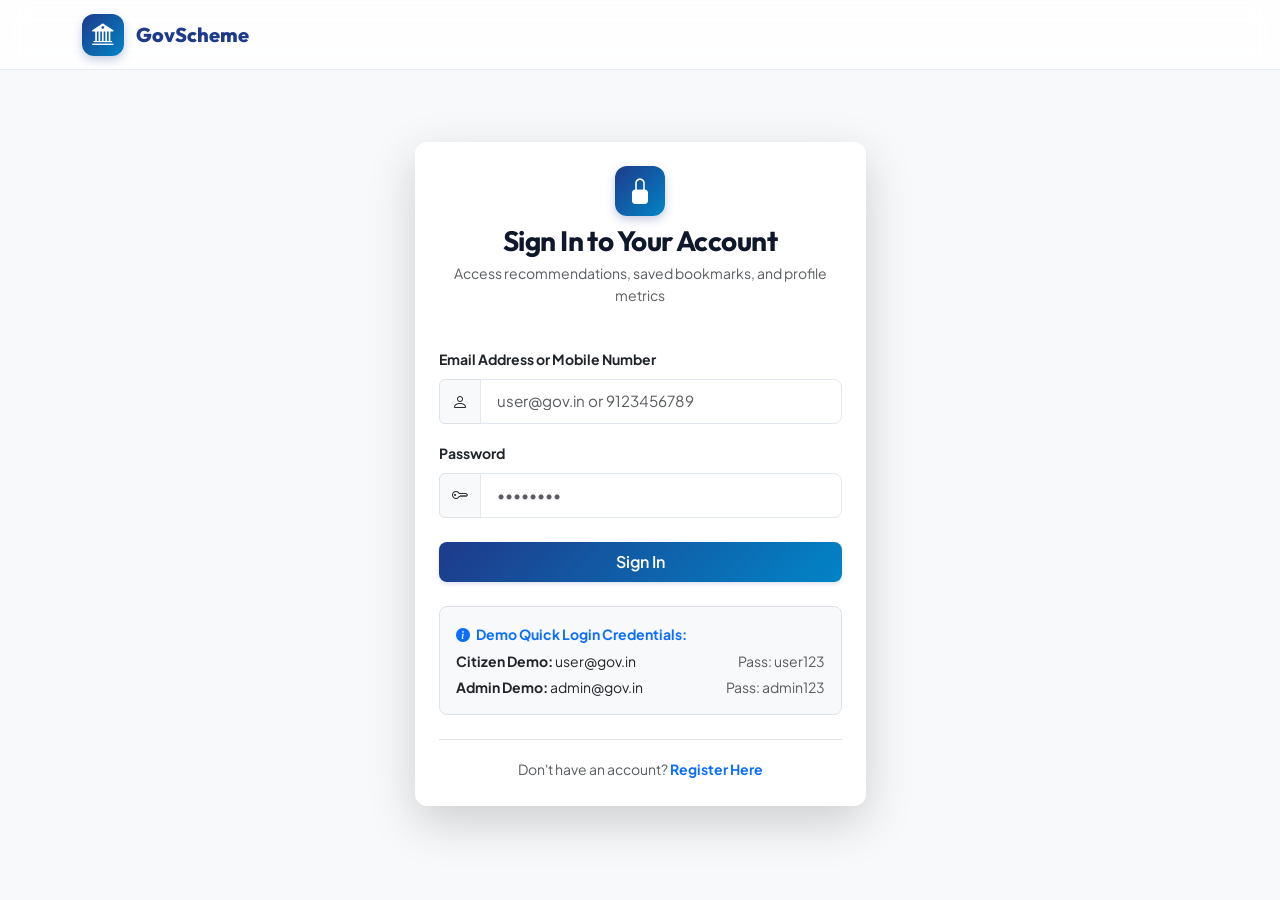
==== frontend/admin-dashboard.html @ 10f5c9e2 "Initial commit: Government Scheme portal - Spring Boot backend + HTML frontend" ====
<!DOCTYPE html>
<html lang="en">
<head>
    <meta charset="UTF-8">
    <meta name="viewport" content="width=device-width, initial-scale=1.0">
    <title>Admin Command Center - Government Scheme Recommendation System</title>
    <!-- Bootstrap 5 CSS & Icons -->
    <link href="https://cdn.jsdelivr.net/npm/bootstrap@5.3.2/dist/css/bootstrap.min.css" rel="stylesheet">
    <link href="https://cdn.jsdelivr.net/npm/bootstrap-icons@1.11.3/font/bootstrap-icons.min.css" rel="stylesheet">
    <!-- Custom Design Styles -->
    <link rel="stylesheet" href="css/style.css">
</head>
<body class="bg-light">

    <!-- NAVBAR -->
    <nav class="navbar navbar-expand-lg navbar-gov bg-dark navbar-dark">
        <div class="container">
            <a class="brand-logo text-white" href="admin-dashboard.html">
                <div class="brand-icon bg-danger"><i class="bi bi-shield-lock-fill"></i></div>
                <div>Admin Command Center</div>
            </a>
            <div id="nav-auth-section" class="d-flex align-items-center gap-2"></div>
        </div>
    </nav>

    <!-- CONTENT -->
    <section class="py-4">
        <div class="container">
            <!-- Stats Row -->
            <div class="row g-4 mb-4">
                <div class="col-md-3">
                    <div class="stat-box">
                        <div class="stat-icon bg-primary-subtle text-primary"><i class="bi bi-people-fill"></i></div>
                        <div>
                            <div class="stat-number" id="stat-total-users">0</div>
                            <div class="stat-label">Total Registered Users</div>
                        </div>
                    </div>
                </div>
                <div class="col-md-3">
                    <div class="stat-box">
                        <div class="stat-icon bg-success-subtle text-success"><i class="bi bi-bank2"></i></div>
                        <div>
                            <div class="stat-number text-success" id="stat-active-schemes">0</div>
                            <div class="stat-label">Active Schemes</div>
                        </div>
                    </div>
                </div>
                <div class="col-md-3">
                    <div class="stat-box">
                        <div class="stat-icon bg-warning-subtle text-warning"><i class="bi bi-folder-fill"></i></div>
                        <div>
                            <div class="stat-number text-warning" id="stat-total-categories">0</div>
                            <div class="stat-label">Scheme Categories</div>
                        </div>
                    </div>
                </div>
                <div class="col-md-3">
                    <div class="stat-box">
                        <div class="stat-icon bg-info-subtle text-info"><i class="bi bi-sliders"></i></div>
                        <div>
                            <div class="stat-number text-info" id="stat-total-rules">0</div>
                            <div class="stat-label">Configured Rules</div>
                        </div>
                    </div>
                </div>
            </div>

            <!-- Tabs Navigation -->
            <ul class="nav nav-pills mb-4 bg-white p-2 rounded shadow-sm" id="adminTabs" role="tablist">
                <li class="nav-item" role="presentation">
                    <button class="nav-link active fw-bold" id="schemes-tab" data-bs-toggle="tab" data-bs-target="#schemes-pane" type="button">
                        <i class="bi bi-card-heading me-1"></i> Manage Government Schemes
                    </button>
                </li>
                <li class="nav-item" role="presentation">
                    <button class="nav-link fw-bold" id="users-tab" data-bs-toggle="tab" data-bs-target="#users-pane" type="button">
                        <i class="bi bi-people me-1"></i> Manage Registered Users
                    </button>
                </li>
            </ul>

            <!-- Tab Contents -->
            <div class="tab-content" id="adminTabsContent">
                <!-- SCHEMES TAB -->
                <div class="tab-pane fade show active" id="schemes-pane">
                    <div class="card gov-card p-4">
                        <div class="d-flex justify-content-between align-items-center mb-3">
                            <h4 class="fw-bold m-0">Government Schemes Registry</h4>
                            <button class="btn btn-gov-primary" data-bs-toggle="modal" data-bs-target="#addSchemeModal">
                                <i class="bi bi-plus-circle me-1"></i> Add New Scheme
                            </button>
                        </div>
                        <div class="table-responsive">
                            <table class="table table-hover align-middle">
                                <thead class="table-light">
                                    <tr>
                                        <th>ID</th>
                                        <th>Scheme Name & Department</th>
                                        <th>Category</th>
                                        <th>Type</th>
                                        <th>Eligibility Rule Status</th>
                                        <th>Actions</th>
                                    </tr>
                                </thead>
                                <tbody id="admin-schemes-table-body">
                                    <tr><td colspan="6" class="text-center py-4">Loading schemes...</td></tr>
                                </tbody>
                            </table>
                        </div>
                    </div>
                </div>

                <!-- USERS TAB -->
                <div class="tab-pane fade" id="users-pane">
                    <div class="card gov-card p-4">
                        <h4 class="fw-bold mb-3">Registered Citizens & System Accounts</h4>
                        <div class="table-responsive">
                            <table class="table table-hover align-middle">
                                <thead class="table-light">
                                    <tr>
                                        <th>ID</th>
                                        <th>Name & Email</th>
                                        <th>Mobile</th>
                                        <th>Role</th>
                                        <th>Status</th>
                                        <th>Actions</th>
                                    </tr>
                                </thead>
                                <tbody id="admin-users-table-body">
                                    <tr><td colspan="6" class="text-center py-4">Loading users...</td></tr>
                                </tbody>
                            </table>
                        </div>
                    </div>
                </div>
            </div>
        </div>
    </section>

    <!-- MODAL 1: ADD NEW SCHEME -->
    <div class="modal fade" id="addSchemeModal" tabindex="-1">
        <div class="modal-dialog modal-lg">
            <div class="modal-content">
                <div class="modal-header bg-primary text-white">
                    <h5 class="modal-title fw-bold"><i class="bi bi-plus-circle me-2"></i>Add New Government Scheme</h5>
                    <button type="button" class="btn-close btn-close-white" data-bs-dismiss="modal"></button>
                </div>
                <form id="createSchemeForm">
                    <div class="modal-body">
                        <div class="row g-3">
                            <div class="col-md-8">
                                <label class="form-label fw-bold">Scheme Name</label>
                                <input type="text" id="schemeName" class="form-control" required placeholder="e.g. National Merit Scholarship">
                            </div>
                            <div class="col-md-4">
                                <label class="form-label fw-bold">Category</label>
                                <select id="schemeCategoryId" class="form-select" required></select>
                            </div>
                            <div class="col-md-6">
                                <label class="form-label fw-bold">Department</label>
                                <input type="text" id="schemeDepartment" class="form-control" required placeholder="Department of Education">
                            </div>
                            <div class="col-md-6">
                                <label class="form-label fw-bold">Scheme Type</label>
                                <select id="schemeType" class="form-select">
                                    <option value="CENTRAL">CENTRAL SCHEME</option>
                                    <option value="STATE">STATE SCHEME</option>
                                </select>
                            </div>
                            <div class="col-12">
                                <label class="form-label fw-bold">Short Summary</label>
                                <input type="text" id="schemeShortDesc" class="form-control" required placeholder="Brief 1-line summary">
                            </div>
                            <div class="col-12">
                                <label class="form-label fw-bold">Key Benefits</label>
                                <textarea id="schemeBenefits" class="form-control" rows="2" required placeholder="Financial stipend, tax waiver, etc."></textarea>
                            </div>
                            <div class="col-12">
                                <label class="form-label fw-bold">Official Application Portal URL</label>
                                <input type="url" id="schemeAppUrl" class="form-control" placeholder="https://scholarships.gov.in">
                            </div>
                        </div>
                    </div>
                    <div class="modal-footer">
                        <button type="button" class="btn btn-secondary" data-bs-dismiss="modal">Cancel</button>
                        <button type="submit" class="btn btn-gov-primary"><i class="bi bi-check-circle me-1"></i> Create Scheme</button>
                    </div>
                </form>
            </div>
        </div>
    </div>

    <!-- MODAL 2: ELIGIBILITY RULE BUILDER -->
    <div class="modal fade" id="ruleBuilderModal" tabindex="-1">
        <div class="modal-dialog modal-lg">
            <div class="modal-content">
                <div class="modal-header bg-dark text-white">
                    <h5 class="modal-title fw-bold"><i class="bi bi-sliders me-2 text-warning"></i>Configure Rule: <span id="ruleSchemeTitle">Scheme</span></h5>
                    <button type="button" class="btn-close btn-close-white" data-bs-dismiss="modal"></button>
                </div>
                <form id="ruleBuilderForm">
                    <input type="hidden" id="ruleSchemeId">
                    <div class="modal-body">
                        <div class="alert alert-info py-2 small">
                            <i class="bi bi-info-circle me-1"></i> Predefined rules are evaluated deterministically by the engine against citizen profiles. Leave fields blank/ALL if unconstrained.
                        </div>
                        <div class="row g-3">
                            <div class="col-md-6">
                                <label class="form-label fw-bold small">Minimum Age</label>
                                <input type="number" id="ruleMinAge" class="form-control" placeholder="e.g. 18">
                            </div>
                            <div class="col-md-6">
                                <label class="form-label fw-bold small">Maximum Age</label>
                                <input type="number" id="ruleMaxAge" class="form-control" placeholder="e.g. 25">
                            </div>
                            <div class="col-md-6">
                                <label class="form-label fw-bold small">Maximum Annual Income (₹)</label>
                                <input type="number" id="ruleMaxIncome" class="form-control" placeholder="e.g. 250000">
                            </div>
                            <div class="col-md-6">
                                <label class="form-label fw-bold small">Gender Constraint</label>
                                <select id="ruleGender" class="form-select">
                                    <option value="ALL">ALL (No restriction)</option>
                                    <option value="Female">Female Only</option>
                                    <option value="Male">Male Only</option>
                                </select>
                            </div>
                            <div class="col-md-6">
                                <label class="form-label fw-bold small">State Requirement</label>
                                <select id="ruleState" class="form-select">
                                    <option value="ALL">ALL (All India)</option>
                                    <option value="Tamil Nadu">Tamil Nadu</option>
                                    <option value="Maharashtra">Maharashtra</option>
                                    <option value="Karnataka">Karnataka</option>
                                    <option value="Delhi">Delhi</option>
                                </select>
                            </div>
                            <div class="col-md-6">
                                <label class="form-label fw-bold small">Required Occupation</label>
                                <select id="ruleOccupation" class="form-select">
                                    <option value="ALL">ALL (Any occupation)</option>
                                    <option value="Student">Student</option>
                                    <option value="Farmer">Farmer</option>
                                    <option value="Unemployed">Unemployed</option>
                                    <option value="Self-Employed">Self-Employed</option>
                                </select>
                            </div>
                            <div class="col-md-6">
                                <label class="form-label fw-bold small">Target Social Category</label>
                                <select id="ruleCategory" class="form-select">
                                    <option value="ALL">ALL (All Categories)</option>
                                    <option value="General">General</option>
                                    <option value="BC">BC</option>
                                    <option value="OBC">OBC</option>
                                    <option value="SC">SC</option>
                                    <option value="ST">ST</option>
                                </select>
                            </div>
                        </div>

                        <h6 class="fw-bold mt-4 mb-2 small text-muted text-uppercase">Mandatory Status Checkboxes</h6>
                        <div class="row g-2">
                            <div class="col-md-6">
                                <div class="form-check">
                                    <input class="form-check-input" type="checkbox" id="ruleStudentStatus">
                                    <label class="form-check-label small fw-semibold" for="ruleStudentStatus">Must be Active Student</label>
                                </div>
                            </div>
                            <div class="col-md-6">
                                <div class="form-check">
                                    <input class="form-check-input" type="checkbox" id="ruleDisabilityStatus">
                                    <label class="form-check-label small fw-semibold" for="ruleDisabilityStatus">Must be Person with Disability (PwD)</label>
                                </div>
                            </div>
                            <div class="col-md-6">
                                <div class="form-check">
                                    <input class="form-check-input" type="checkbox" id="ruleFarmerStatus">
                                    <label class="form-check-label small fw-semibold" for="ruleFarmerStatus">Must be Landholding Farmer</label>
                                </div>
                            </div>
                            <div class="col-md-6">
                                <div class="form-check">
                                    <input class="form-check-input" type="checkbox" id="ruleEntrepreneurStatus">
                                    <label class="form-check-label small fw-semibold" for="ruleEntrepreneurStatus">Must be Entrepreneur / Startup</label>
                                </div>
                            </div>
                        </div>
                    </div>
                    <div class="modal-footer">
                        <button type="button" class="btn btn-secondary" data-bs-dismiss="modal">Cancel</button>
                        <button type="submit" class="btn btn-warning fw-bold"><i class="bi bi-save me-1"></i> Save Predefined Rule</button>
                    </div>
                </form>
            </div>
        </div>
    </div>

    <!-- Scripts -->
    <script src="https://cdn.jsdelivr.net/npm/bootstrap@5.3.2/dist/js/bootstrap.bundle.min.js"></script>
    <script src="js/app.js"></script>
    <script src="js/admin.js"></script>
</body>
</html>
---- frontend/css/style.css ----
/* ==========================================================================
   GOVERNMENT SCHEME RECOMMENDATION SYSTEM - MAIN STYLESHEET
   Aesthetics: Modern Slate, Emerald Accent, Soft Glassmorphism, Micro-Interactions
   ========================================================================== */

@import url('https://fonts.googleapis.com/css2?family=Plus+Jakarta+Sans:wght@300;400;500;600;700;800&family=Outfit:wght@400;500;600;700&display=swap');

:root {
  --font-primary: 'Plus Jakarta Sans', -apple-system, BlinkMacSystemFont, sans-serif;
  --font-heading: 'Outfit', sans-serif;

  /* Primary Color Palette */
  --primary: #1e3a8a;          /* Deep Gov Blue */
  --primary-hover: #1e40af;
  --primary-light: #eff6ff;
  --accent: #0284c7;           /* Sky Vibrant Accent */
  --accent-light: #e0f2fe;

  /* State Colors */
  --success: #16a34a;          /* Match / Eligible Green */
  --success-bg: #f0fdf4;
  --success-border: #bbf7d0;
  --warning: #d97706;          /* Partial / Alert */
  --warning-bg: #fffbeb;
  --danger: #dc2626;           /* Ineligible / Failed */
  --danger-bg: #fef2f2;
  --danger-border: #fecaca;

  /* Neutral Dark/Light */
  --bg-main: #f8fafc;
  --bg-card: #ffffff;
  --border-color: #e2e8f0;
  --text-main: #0f172a;
  --text-muted: #64748b;
  --text-light: #94a3b8;

  /* Glassmorphism & Shadow */
  --shadow-sm: 0 1px 2px 0 rgba(0, 0, 0, 0.05);
  --shadow-md: 0 4px 6px -1px rgba(0, 0, 0, 0.07), 0 2px 4px -1px rgba(0, 0, 0, 0.04);
  --shadow-lg: 0 10px 15px -3px rgba(0, 0, 0, 0.08), 0 4px 6px -2px rgba(0, 0, 0, 0.04);
  --shadow-xl: 0 20px 25px -5px rgba(0, 0, 0, 0.1), 0 10px 10px -5px rgba(0, 0, 0, 0.04);
  --radius-sm: 8px;
  --radius-md: 12px;
  --radius-lg: 18px;
  --radius-full: 9999px;
  --glass-bg: rgba(255, 255, 255, 0.85);
  --glass-border: rgba(226, 232, 240, 0.8);
}

* {
  margin: 0;
  padding: 0;
  box-sizing: border-box;
}

body {
  font-family: var(--font-primary);
  background-color: var(--bg-main);
  color: var(--text-main);
  line-height: 1.6;
  min-height: 100vh;
  display: flex;
  flex-direction: column;
}

h1, h2, h3, h4, h5, h6 {
  font-family: var(--font-heading);
  color: var(--text-main);
  font-weight: 700;
  letter-spacing: -0.02em;
}

a {
  text-decoration: none;
  color: var(--primary);
  transition: all 0.2s ease;
}

a:hover {
  color: var(--primary-hover);
}

/* ==========================================================================
   NAVBAR STYLES
   ========================================================================== */
.navbar-gov {
  background: var(--glass-bg);
  backdrop-filter: blur(12px);
  -webkit-backdrop-filter: blur(12px);
  border-bottom: 1px solid var(--glass-border);
  position: sticky;
  top: 0;
  z-index: 1040;
  padding: 0.85rem 0;
  transition: all 0.3s ease;
}

.brand-logo {
  display: flex;
  align-items: center;
  gap: 12px;
  font-weight: 800;
  font-size: 1.25rem;
  color: var(--primary);
  font-family: var(--font-heading);
}

.brand-icon {
  width: 42px;
  height: 42px;
  background: linear-gradient(135deg, var(--primary), var(--accent));
  color: #fff;
  border-radius: var(--radius-md);
  display: flex;
  align-items: center;
  justify-content: center;
  font-size: 1.35rem;
  box-shadow: 0 4px 10px rgba(30, 58, 138, 0.25);
}

.nav-link {
  font-weight: 600;
  color: var(--text-muted);
  padding: 0.5rem 1rem !important;
  border-radius: var(--radius-sm);
  transition: all 0.2s ease;
}

.nav-link:hover, .nav-link.active {
  color: var(--primary);
  background-color: var(--primary-light);
}

/* ==========================================================================
   HERO SECTION
   ========================================================================== */
.hero-section {
  background: linear-gradient(135deg, #0f172a 0%, #1e3a8a 50%, #0284c7 100%);
  color: #ffffff;
  padding: 5rem 0 6rem 0;
  position: relative;
  overflow: hidden;
}

.hero-section::before {
  content: '';
  position: absolute;
  top: -50%;
  right: -20%;
  width: 600px;
  height: 600px;
  background: radial-gradient(circle, rgba(255, 255, 255, 0.08) 0%, transparent 70%);
  border-radius: 50%;
  pointer-events: none;
}

.hero-badge {
  display: inline-flex;
  align-items: center;
  gap: 8px;
  background: rgba(255, 255, 255, 0.15);
  backdrop-filter: blur(8px);
  border: 1px solid rgba(255, 255, 255, 0.25);
  color: #ffffff;
  padding: 6px 16px;
  border-radius: var(--radius-full);
  font-size: 0.875rem;
  font-weight: 600;
  margin-bottom: 1.5rem;
}

.hero-title {
  font-size: 3rem;
  line-height: 1.15;
  font-weight: 800;
  color: #ffffff;
  margin-bottom: 1.25rem;
}

.hero-subtitle {
  font-size: 1.15rem;
  color: rgba(255, 255, 255, 0.85);
  font-weight: 400;
  max-width: 650px;
  margin-bottom: 2rem;
}

/* ==========================================================================
   CARDS & CONTAINERS
   ========================================================================== */
.gov-card {
  background: var(--bg-card);
  border: 1px solid var(--border-color);
  border-radius: var(--radius-md);
  box-shadow: var(--shadow-sm);
  transition: all 0.3s cubic-bezier(0.4, 0, 0.2, 1);
  overflow: hidden;
  height: 100%;
  display: flex;
  flex-direction: column;
}

.gov-card:hover {
  transform: translateY(-4px);
  box-shadow: var(--shadow-lg);
  border-color: rgba(2, 132, 199, 0.3);
}

.gov-card-header {
  padding: 1.25rem 1.5rem;
  border-bottom: 1px solid var(--border-color);
  background: #fafafa;
}

.gov-card-body {
  padding: 1.5rem;
  flex: 1;
}

.gov-card-footer {
  padding: 1rem 1.5rem;
  background: var(--bg-main);
  border-top: 1px solid var(--border-color);
}

/* Category Pill Badges */
.badge-category {
  background: var(--primary-light);
  color: var(--primary);
  font-weight: 600;
  font-size: 0.75rem;
  padding: 4px 12px;
  border-radius: var(--radius-full);
  display: inline-block;
  text-transform: uppercase;
  letter-spacing: 0.03em;
}

.badge-central {
  background: #e0f2fe;
  color: #0369a1;
  font-weight: 600;
  padding: 4px 10px;
  border-radius: var(--radius-sm);
  font-size: 0.75rem;
}

.badge-state {
  background: #fef3c7;
  color: #b45309;
  font-weight: 600;
  padding: 4px 10px;
  border-radius: var(--radius-sm);
  font-size: 0.75rem;
}

/* ==========================================================================
   RECOMMENDATION ENGINE & BREAKDOWN DISPLAY
   ========================================================================== */
.result-card-eligible {
  border-left: 6px solid var(--success) !important;
  background: linear-gradient(180deg, #ffffff 0%, var(--success-bg) 100%);
}

.result-card-ineligible {
  border-left: 6px solid var(--danger) !important;
  background: linear-gradient(180deg, #ffffff 0%, var(--danger-bg) 100%);
}

.match-score-badge {
  font-size: 0.9rem;
  font-weight: 700;
  padding: 6px 14px;
  border-radius: var(--radius-full);
}

.match-score-eligible {
  background: var(--success);
  color: #ffffff;
}

.match-score-ineligible {
  background: var(--danger);
  color: #ffffff;
}

.criterion-item {
  padding: 0.85rem 1rem;
  border-radius: var(--radius-sm);
  margin-bottom: 0.65rem;
  display: flex;
  align-items: flex-start;
  gap: 12px;
  font-size: 0.9rem;
}

.criterion-pass {
  background: var(--success-bg);
  border: 1px solid var(--success-border);
  color: #14532d;
}

.criterion-fail {
  background: var(--danger-bg);
  border: 1px solid var(--danger-border);
  color: #7f1d1d;
}

.criterion-icon {
  font-size: 1.25rem;
  line-height: 1;
  margin-top: 2px;
}

.criterion-pass .criterion-icon {
  color: var(--success);
}

.criterion-fail .criterion-icon {
  color: var(--danger);
}

/* ==========================================================================
   BUTTONS & FORMS
   ========================================================================== */
.btn-gov-primary {
  background: linear-gradient(135deg, var(--primary), var(--accent));
  color: #ffffff;
  font-weight: 600;
  border: none;
  padding: 0.65rem 1.4rem;
  border-radius: var(--radius-sm);
  box-shadow: 0 2px 4px rgba(30, 58, 138, 0.15);
  transition: all 0.2s ease;
}

.btn-gov-primary:hover {
  background: linear-gradient(135deg, var(--primary-hover), var(--primary));
  color: #ffffff;
  transform: translateY(-1px);
  box-shadow: 0 4px 10px rgba(30, 58, 138, 0.25);
}

.btn-gov-outline {
  border: 1.5px solid var(--primary);
  color: var(--primary);
  font-weight: 600;
  background: transparent;
  padding: 0.6rem 1.2rem;
  border-radius: var(--radius-sm);
  transition: all 0.2s ease;
}

.btn-gov-outline:hover {
  background: var(--primary-light);
  color: var(--primary-hover);
}

.form-control-gov {
  border: 1px solid var(--border-color);
  border-radius: var(--radius-sm);
  padding: 0.65rem 1rem;
  font-family: var(--font-primary);
  font-size: 0.95rem;
  transition: all 0.2s ease;
}

.form-control-gov:focus {
  border-color: var(--accent);
  box-shadow: 0 0 0 3px rgba(2, 132, 199, 0.15);
  outline: none;
}

/* ==========================================================================
   STATS COUNTERS & DASHBOARDS
   ========================================================================== */
.stat-box {
  background: #ffffff;
  border: 1px solid var(--border-color);
  border-radius: var(--radius-md);
  padding: 1.5rem;
  display: flex;
  align-items: center;
  gap: 1.25rem;
  box-shadow: var(--shadow-sm);
}

.stat-icon {
  width: 56px;
  height: 56px;
  border-radius: var(--radius-md);
  display: flex;
  align-items: center;
  justify-content: center;
  font-size: 1.6rem;
}

.stat-number {
  font-size: 2rem;
  font-weight: 800;
  line-height: 1;
  color: var(--text-main);
  font-family: var(--font-heading);
}

.stat-label {
  font-size: 0.875rem;
  color: var(--text-muted);
  font-weight: 500;
}

/* ==========================================================================
   FOOTER
   ========================================================================== */
.footer-gov {
  background: #0f172a;
  color: #94a3b8;
  margin-top: auto;
  padding: 3rem 0 1.5rem 0;
  border-top: 1px solid #1e293b;
}

.footer-gov a {
  color: #cbd5e1;
}

.footer-gov a:hover {
  color: #ffffff;
}

/* Responsive adjustments */
@media (max-width: 768px) {
  .hero-title {
    font-size: 2.1rem;
  }
  .hero-section {
    padding: 3rem 0 4rem 0;
  }
}
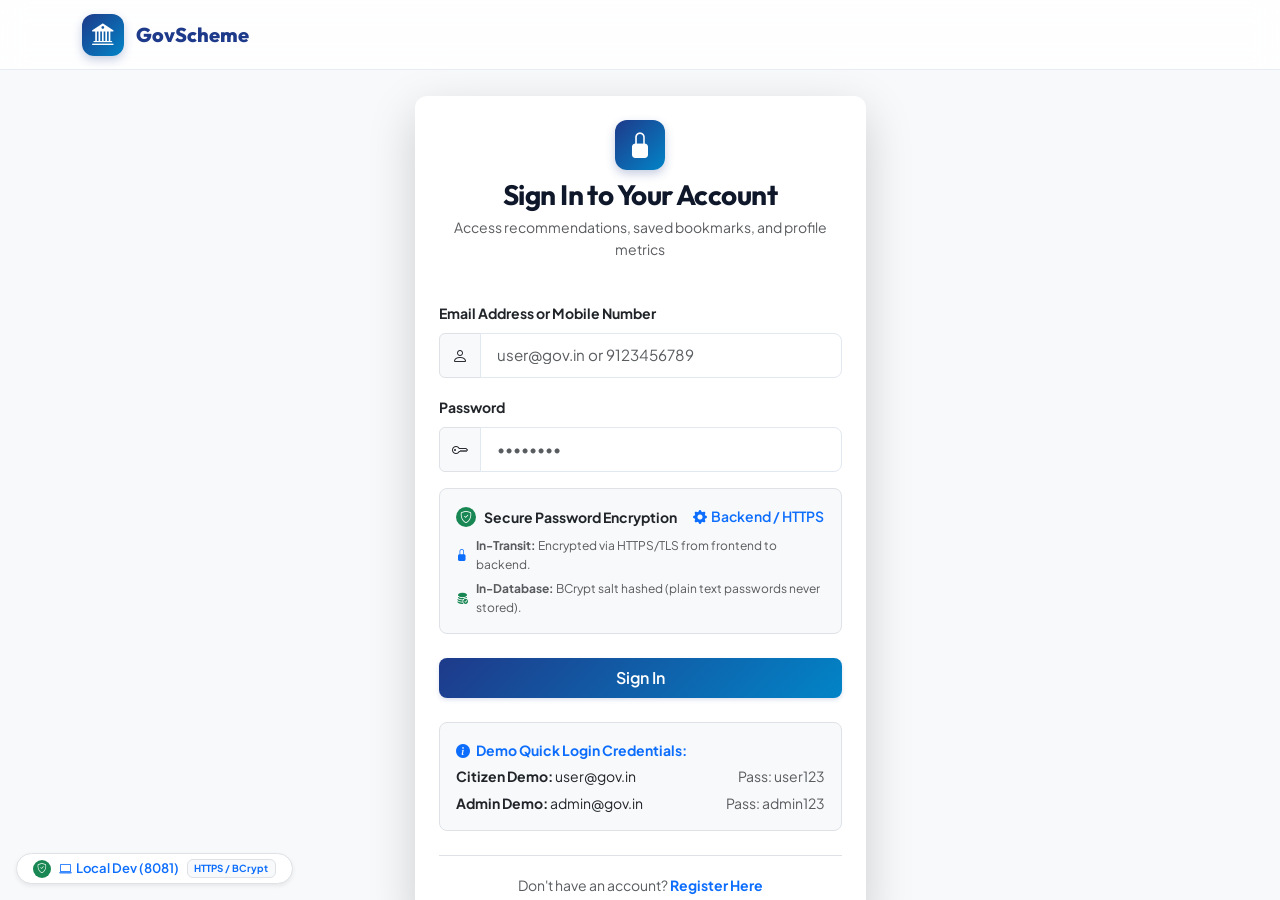
==== commit d22ba04e: "Add state-specific schemes, Central scheme visibility for all states, Admin state selector, and OTP " ====
--- a/frontend/admin-dashboard.html
+++ b/frontend/admin-dashboard.html
@@ -164,9 +164,39 @@
                             <div class="col-md-6">
                                 <label class="form-label fw-bold">Scheme Type</label>
                                 <select id="schemeType" class="form-select">
-                                    <option value="CENTRAL">CENTRAL SCHEME</option>
-                                    <option value="STATE">STATE SCHEME</option>
-                                </select>
+                                    <option value="CENTRAL">CENTRAL SCHEME (All India)</option>
+                                    <option value="STATE">STATE SCHEME (Specific State)</option>
+                                </select>
+                            </div>
+                            <div class="col-12" id="schemeStateContainer">
+                                <label class="form-label fw-bold d-flex justify-content-between align-items-center">
+                                    <span><i class="bi bi-geo-alt-fill me-1 text-primary"></i>State Applicability</span>
+                                    <span class="badge bg-primary text-white" id="stateModeBadge">All India (Central Scheme)</span>
+                                </label>
+                                <select id="schemeState" class="form-select border-primary">
+                                    <option value="ALL">All India (Visible to all state citizens)</option>
+                                    <option disabled>────────── Select State if State Scheme ──────────</option>
+                                    <option value="Tamil Nadu">Tamil Nadu</option>
+                                    <option value="Maharashtra">Maharashtra</option>
+                                    <option value="Karnataka">Karnataka</option>
+                                    <option value="Uttar Pradesh">Uttar Pradesh</option>
+                                    <option value="Kerala">Kerala</option>
+                                    <option value="West Bengal">West Bengal</option>
+                                    <option value="Delhi">Delhi (NCT)</option>
+                                    <option value="Gujarat">Gujarat</option>
+                                    <option value="Andhra Pradesh">Andhra Pradesh</option>
+                                    <option value="Telangana">Telangana</option>
+                                    <option value="Bihar">Bihar</option>
+                                    <option value="Rajasthan">Rajasthan</option>
+                                    <option value="Madhya Pradesh">Madhya Pradesh</option>
+                                    <option value="Punjab">Punjab</option>
+                                    <option value="Haryana">Haryana</option>
+                                    <option value="Odisha">Odisha</option>
+                                    <option value="Assam">Assam</option>
+                                </select>
+                                <div class="form-text small text-muted mt-1" id="schemeStateHelp">
+                                    <i class="bi bi-info-circle me-1 text-primary"></i> <strong>CENTRAL SCHEME:</strong> Automatically visible to all citizens across all states. If you change to <strong>STATE SCHEME</strong>, select the target state so it only shows for that state.
+                                </div>
                             </div>
                             <div class="col-12">
                                 <label class="form-label fw-bold">Short Summary</label>
@@ -229,11 +259,24 @@
                             <div class="col-md-6">
                                 <label class="form-label fw-bold small">State Requirement</label>
                                 <select id="ruleState" class="form-select">
-                                    <option value="ALL">ALL (All India)</option>
+                                    <option value="ALL">ALL (All India - Open to all states)</option>
                                     <option value="Tamil Nadu">Tamil Nadu</option>
                                     <option value="Maharashtra">Maharashtra</option>
                                     <option value="Karnataka">Karnataka</option>
-                                    <option value="Delhi">Delhi</option>
+                                    <option value="Uttar Pradesh">Uttar Pradesh</option>
+                                    <option value="Kerala">Kerala</option>
+                                    <option value="West Bengal">West Bengal</option>
+                                    <option value="Delhi">Delhi (NCT)</option>
+                                    <option value="Gujarat">Gujarat</option>
+                                    <option value="Andhra Pradesh">Andhra Pradesh</option>
+                                    <option value="Telangana">Telangana</option>
+                                    <option value="Bihar">Bihar</option>
+                                    <option value="Rajasthan">Rajasthan</option>
+                                    <option value="Madhya Pradesh">Madhya Pradesh</option>
+                                    <option value="Punjab">Punjab</option>
+                                    <option value="Haryana">Haryana</option>
+                                    <option value="Odisha">Odisha</option>
+                                    <option value="Assam">Assam</option>
                                 </select>
                             </div>
                             <div class="col-md-6">
--- a/frontend/css/style.css
+++ b/frontend/css/style.css
@@ -437,3 +437,33 @@
     padding: 3rem 0 4rem 0;
   }
 }
+
+/* Aadhaar & OTP Component Styles */
+.aadhaar-card-box {
+  background: #fbfcfe;
+  border: 1px solid #e2e8f0;
+  transition: all 0.25s ease;
+}
+
+.aadhaar-card-box:focus-within {
+  border-color: #93c5fd;
+  box-shadow: 0 0 0 3px rgba(14, 165, 233, 0.08);
+}
+
+.aadhaar-card-box.is-verified {
+  background: #f0fdf4 !important;
+  border-color: #86efac !important;
+}
+
+.letter-spacing-otp {
+  letter-spacing: 0.35rem;
+  font-family: 'Courier New', Courier, monospace, var(--font-primary);
+}
+
+.aadhaar-verified-input {
+  background-color: #f0fdf4 !important;
+  border-color: #22c55e !important;
+  color: #15803d !important;
+  font-weight: 600;
+}
+
